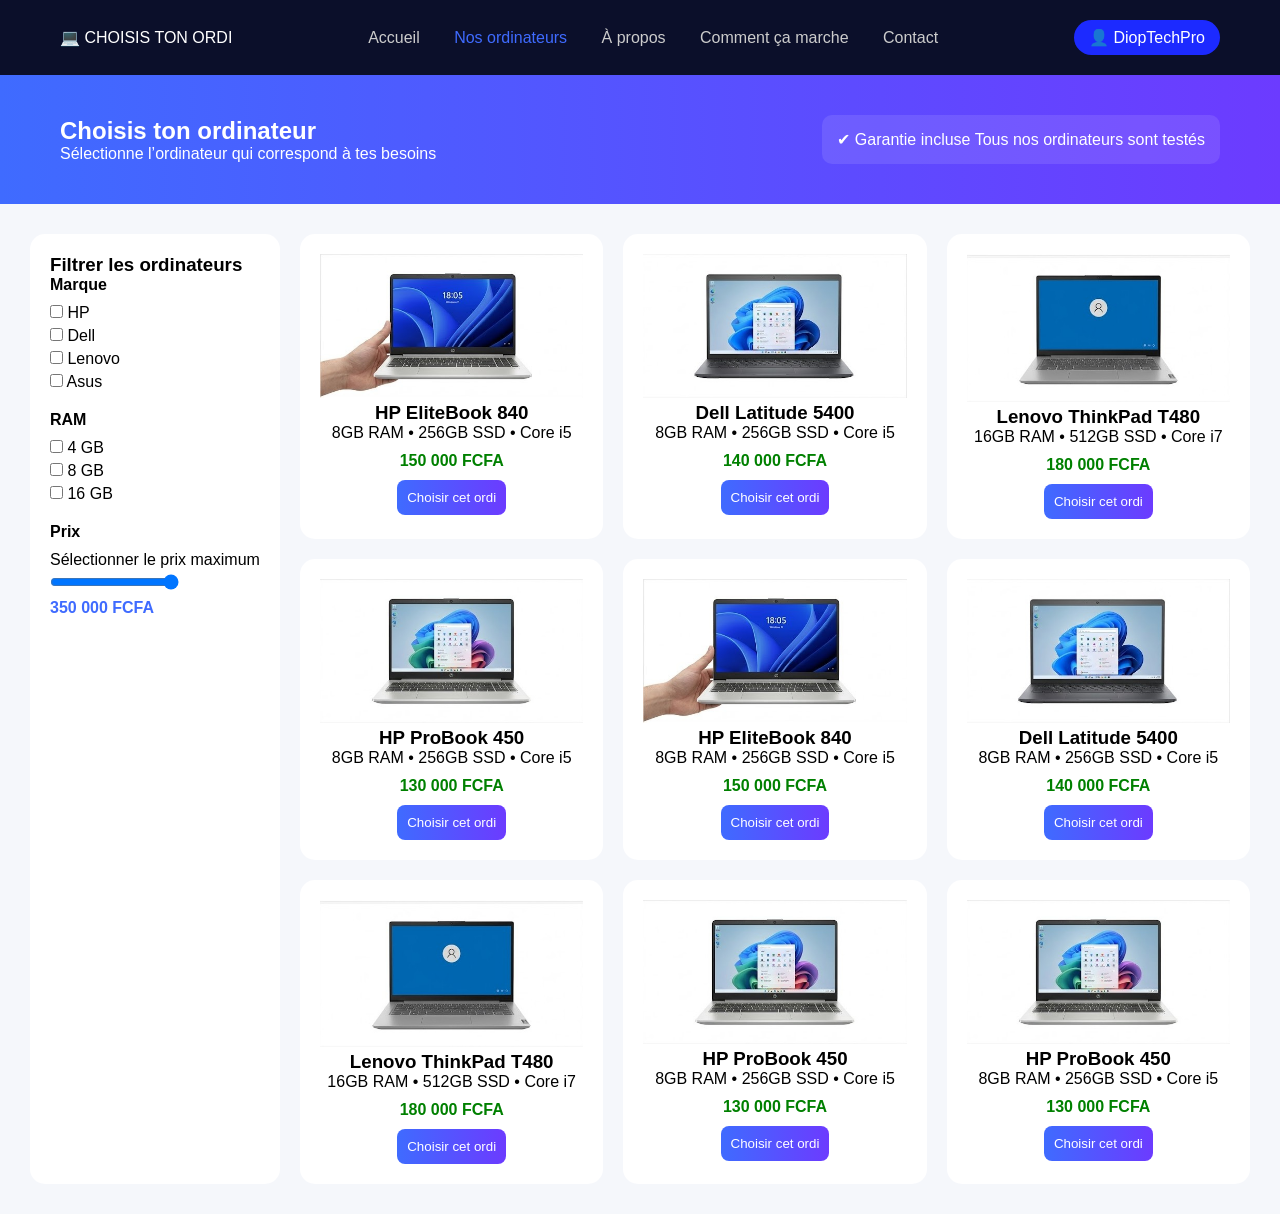
==== choix_ordi.html @ 452b4b3c "Initial commit" ====
<!DOCTYPE html>
<html lang="fr">
<head>
<meta charset="UTF-8">
<meta name="viewport" content="width=device-width, initial-scale=1.0">
<title>Choisir ton ordinateur</title>
<link rel="stylesheet" href="choix.css">
</head>
<body>

<!-- NAVBAR -->
<header class="navbar">
    <div class="logo">💻 CHOISIS TON ORDI</div>

    <nav>
        <a href="#">Accueil</a>
        <a class="active" href="#">Nos ordinateurs</a>
        <a href="#">À propos</a>
        <a href="#">Comment ça marche</a>
        <a href="#">Contact</a>
    </nav>

    <div class="user">👤 DiopTechPro</div>
</header>

<!-- HERO TOP -->
<section class="hero-top">
    <div>
        <h1>Choisis ton ordinateur</h1>
        <p>Sélectionne l’ordinateur qui correspond à tes besoins</p>
    </div>

    <div class="badge">
        ✔ Garantie incluse
        <span>Tous nos ordinateurs sont testés</span>
    </div>
</section>

<!-- CONTENT -->
<div class="container">

    <!-- SIDEBAR -->
    <aside class="sidebar">
        <h3>Filtrer les ordinateurs</h3>

        <div class="filter-group">
            <p>Marque</p>
            <label><input type="checkbox" id="hp-filter" value="HP"> HP</label>
            <label><input type="checkbox" id="dell-filter" value="Dell"> Dell</label>
            <label><input type="checkbox" id="lenovo-filter" value="Lenovo"> Lenovo</label>
            <label><input type="checkbox" id="asus-filter" value="Asus"> Asus</label>
        </div>

        <div class="filter-group">
            <p>RAM</p>
            <label><input type="checkbox" id="ram-4gb" value="4"> 4 GB</label>
            <label><input type="checkbox" id="ram-8gb" value="8"> 8 GB</label>
            <label><input type="checkbox" id="ram-16gb" value="16"> 16 GB</label>
        </div>

        <div class="filter-group">
            <p>Prix</p>
            <label for="prix-range">Sélectionner le prix maximum</label>
            <input type="range" id="prix-range" min="90000" max="350000" value="350000" step="10000">
            <span id="prix-value">350 000 FCFA</span>
        </div>
    </aside>

    <!-- PRODUITS -->
    <main class="products">
        <div class="card hp" data-prix="150000" data-ram="8">
            <img src="images/hp.jpg" alt="HP EliteBook 840">
            <h3>HP EliteBook 840</h3>
            <p>8GB RAM • 256GB SSD • Core i5</p>
            <span>150 000 FCFA</span>
            <button onclick="choisir(this,'HP EliteBook',150000)">Choisir cet ordi</button>
        </div>

        <div class="card dell" data-prix="140000" data-ram="8">
            <img src="images/dell.jpg" alt="Dell Latitude 5400">
            <h3>Dell Latitude 5400</h3>
            <p>8GB RAM • 256GB SSD • Core i5</p>
            <span>140 000 FCFA</span>
            <button onclick="choisir(this,'Dell Latitude',140000)">Choisir cet ordi</button>
        </div>

        <div class="card lenovo" data-prix="180000" data-ram="16">
            <img src="images/lenovo.jpg" alt="Lenovo ThinkPad T480">
            <h3>Lenovo ThinkPad T480</h3>
            <p>16GB RAM • 512GB SSD • Core i7</p>
            <span>180 000 FCFA</span>
            <button onclick="choisir(this,'Lenovo ThinkPad',180000)">Choisir cet ordi</button>
        </div>

        <div class="card hp" data-prix="130000" data-ram="8">
            <img src="images/hp2.jpg" alt="HP ProBook 450">
            <h3>HP ProBook 450</h3>
            <p>8GB RAM • 256GB SSD • Core i5</p>
            <span>130 000 FCFA</span>
            <button onclick="choisir(this,'HP ProBook',130000)">Choisir cet ordi</button>
        </div>

         <div class="card hp" data-prix="150000" data-ram="8">
            <img src="images/hp.jpg" alt="HP EliteBook 840">
            <h3>HP EliteBook 840</h3>
            <p>8GB RAM • 256GB SSD • Core i5</p>
            <span>150 000 FCFA</span>
            <button onclick="choisir(this,'HP EliteBook',150000)">Choisir cet ordi</button>
        </div>

        <div class="card dell" data-prix="140000" data-ram="8">
            <img src="images/dell.jpg" alt="Dell Latitude 5400">
            <h3>Dell Latitude 5400</h3>
            <p>8GB RAM • 256GB SSD • Core i5</p>
            <span>140 000 FCFA</span>
            <button onclick="choisir(this,'Dell Latitude',140000)">Choisir cet ordi</button>
        </div>

        <div class="card lenovo" data-prix="180000" data-ram="16">
            <img src="images/lenovo.jpg" alt="Lenovo ThinkPad T480">
            <h3>Lenovo ThinkPad T480</h3>
            <p>16GB RAM • 512GB SSD • Core i7</p>
            <span>180 000 FCFA</span>
            <button onclick="choisir(this,'Lenovo ThinkPad',180000)">Choisir cet ordi</button>
        </div>

        <div class="card hp" data-prix="130000" data-ram="8">
            <img src="images/hp2.jpg" alt="HP ProBook 450">
            <h3>HP ProBook 450</h3>
            <p>8GB RAM • 256GB SSD • Core i5</p>
            <span>130 000 FCFA</span>
            <button onclick="choisir(this,'HP ProBook',130000)">Choisir cet ordi</button>
        </div>

         <div class="card hp" data-prix="130000" data-ram="8">
            <img src="images/hp2.jpg" alt="HP ProBook 450">
            <h3>HP ProBook 450</h3>
            <p>8GB RAM • 256GB SSD • Core i5</p>
            <span>130 000 FCFA</span>
            <button onclick="choisir(this,'HP ProBook',130000)">Choisir cet ordi</button>
        </div>


    </main>

</div>

<!-- MESSAGE DE SUCCÈS -->
<div id="success-message" class="success-message">
    <div class="success-content">
        <div class="success-icon">✅</div>
        <h3>Ordinateur sélectionné !</h3>
        <p>Préparation de ton récapitulatif...</p>
        <div class="loading-bar">
            <div class="loading-progress"></div>
        </div>
    </div>
</div>

<script>
function choisir(button, nom, prix){
    const card = button.closest('.card');
    const image = card.querySelector('img').src;

    localStorage.setItem("ordi_nom", nom);
    localStorage.setItem("ordi_prix", prix);
    localStorage.setItem("ordi_image", image);

    // Afficher le message de succès
    const successMessage = document.getElementById('success-message');
    successMessage.style.display = 'flex';

    // Animation de la barre de progression
    setTimeout(() => {
        document.querySelector('.loading-progress').style.width = '100%';
    }, 100);

    setTimeout(() => {
        window.location.href = "recap.html";
    }, 2000);
}

// Filtrage des produits
function filtrerProduits() {
    const marquesSelectionnees = [];
    const ramSelectionnee = [];
    
    // Marques sélectionnées
    document.querySelectorAll('.filter-group input[type="checkbox"]:checked').forEach(cb => {
        if (cb.id.includes('ram-')) {
            ramSelectionnee.push(cb.value);
        } else if (cb.id !== 'asus-filter') { // Asus n'a pas de produits
            marquesSelectionnees.push(cb.value.toLowerCase());
        }
    });

    const prixMax = parseInt(document.getElementById('prix-range').value);
    const cartes = document.querySelectorAll('.products .card');

    cartes.forEach(card => {
        const marque = card.classList[1]; // hp, dell, lenovo
        const prix = parseInt(card.dataset.prix);
        const ram = card.dataset.ram;
        
        const afficherMarque = marquesSelectionnees.length === 0 || marquesSelectionnees.includes(marque);
        const afficherPrix = prix <= prixMax;
        const afficherRam = ramSelectionnee.length === 0 || ramSelectionnee.includes(ram);

        if (afficherMarque && afficherPrix && afficherRam) {
            card.style.display = 'block';
        } else {
            card.style.display = 'none';
        }
    });
}

// Écouteurs d'événements
document.addEventListener('DOMContentLoaded', function() {
    // Checkboxes marques
    document.querySelectorAll('.filter-group input[type="checkbox"]').forEach(cb => {
        cb.addEventListener('change', filtrerProduits);
    });

    // Range prix
    const prixRange = document.getElementById('prix-range');
    const prixValue = document.getElementById('prix-value');
    
    prixRange.addEventListener('input', function() {
        const valeur = parseInt(this.value);
        prixValue.textContent = valeur.toLocaleString('fr-FR') + ' FCFA';
        filtrerProduits();
    });
});
</script>

</body>
</html>
---- choix.css ----
*{
    margin:0;
    padding:0;
    box-sizing:border-box;
    font-family: 'Segoe UI', sans-serif;
}

body{
    background:#f5f7fb;
}

/* NAVBAR */
.navbar{
    background:#0b0f2a;
    color:white;
    display:flex;
    justify-content:space-between;
    align-items:center;
    padding:20px 60px;
}

.navbar nav a{
    margin:0 15px;
    color:#ccc;
    text-decoration:none;
}

.navbar nav .active{
    color:#3f6bff;
}

.user{
    background:#1c2aff;
    padding:8px 15px;
    border-radius:20px;
}

/* HERO TOP */
.hero-top{
    background: linear-gradient(90deg,#3f6bff,#6c3bff);
    color:white;
    padding:40px 60px;
    display:flex;
    justify-content:space-between;
    align-items:center;
}

.badge{
    background: rgba(255,255,255,0.1);
    padding:15px;
    border-radius:10px;
}

/* CONTAINER */
.container{
    display:flex;
    padding:30px;
}

/* SIDEBAR */
.sidebar{
    width:250px;
    background:white;
    padding:20px;
    border-radius:15px;
}

.filter-group{
    margin-bottom:20px;
}

.filter-group p{
    font-weight:bold;
    margin-bottom:10px;
}

.filter-group label{
    display:block;
    margin-bottom:5px;
}

#prix-value {
    display: block;
    margin-top: 5px;
    font-weight: bold;
    color: #3f6bff;
}

/* PRODUCTS */
.products{
    flex:1;
    display:grid;
    grid-template-columns: repeat(3,1fr);
    gap:20px;
    margin-left:20px;
}

/* CARD */
.card{
    background:white;
    border-radius:15px;
    padding:20px;
    text-align:center;
    transition:0.3s;
}

.card:hover{
    transform:translateY(-5px);
    box-shadow:0 10px 25px rgba(0,0,0,0.1);
}

.card img{
    width:100%;
}

.card span{
    display:block;
    color:green;
    font-weight:bold;
    margin:10px 0;
}

.card button{
    background: linear-gradient(90deg,#3f6bff,#6c3bff);
    color:white;
    border:none;
    padding:10px;
    border-radius:8px;
    cursor:pointer;
}

/* RESPONSIVE DESIGN */
@media (max-width: 768px) {
    .navbar {
        padding: 20px 20px;
        flex-direction: column;
        gap: 10px;
    }

    .navbar nav {
        display: flex;
        flex-wrap: wrap;
        justify-content: center;
    }

    .hero-top {
        padding: 30px 20px;
        flex-direction: column;
        text-align: center;
        gap: 20px;
    }

    .container {
        flex-direction: column;
        padding: 20px;
    }

    .sidebar {
        width: 100%;
        margin-bottom: 20px;
    }

    .products {
        grid-template-columns: repeat(2, 1fr);
        margin-left: 0;
        gap: 15px;
    }

    .card {
        padding: 15px;
    }
}

@media (max-width: 480px) {
    .navbar {
        padding: 15px 10px;
    }

    .hero-top {
        padding: 20px 15px;
    }

    .container {
        padding: 15px;
    }

    .products {
        grid-template-columns: 1fr;
    }

    .sidebar {
        padding: 15px;
    }
}

/* MESSAGE DE SUCCÈS */
.success-message {
    position: fixed;
    top: 0;
    left: 0;
    width: 100%;
    height: 100%;
    background: rgba(0, 0, 0, 0.8);
    backdrop-filter: blur(10px);
    -webkit-backdrop-filter: blur(10px);
    display: none;
    justify-content: center;
    align-items: center;
    z-index: 1000;
    animation: fadeIn 0.3s ease-out;
}

.success-content {
    background: white;
    padding: 40px;
    border-radius: 20px;
    text-align: center;
    max-width: 400px;
    width: 90%;
    box-shadow: 0 20px 60px rgba(0, 0, 0, 0.3);
    animation: slideUp 0.5s ease-out;
}

.success-icon {
    font-size: 4rem;
    margin-bottom: 20px;
    animation: bounce 0.6s ease-out;
}

.success-content h3 {
    color: #22c55e;
    margin-bottom: 10px;
    font-size: 1.8rem;
}

.success-content p {
    color: #666;
    margin-bottom: 30px;
    font-size: 1.1rem;
}

.loading-bar {
    width: 100%;
    height: 4px;
    background: #e5e7eb;
    border-radius: 2px;
    overflow: hidden;
}

.loading-progress {
    height: 100%;
    background: linear-gradient(90deg, #22c55e, #16a34a);
    width: 0%;
    transition: width 1.8s ease-out;
    border-radius: 2px;
}

@keyframes fadeIn {
    from {
        opacity: 0;
    }
    to {
        opacity: 1;
    }
}

@keyframes slideUp {
    from {
        transform: translateY(50px);
        opacity: 0;
    }
    to {
        transform: translateY(0);
        opacity: 1;
    }
}

@keyframes bounce {
    0%, 20%, 50%, 80%, 100% {
        transform: translateY(0);
    }
    40% {
        transform: translateY(-10px);
    }
    60% {
        transform: translateY(-5px);
    }
}
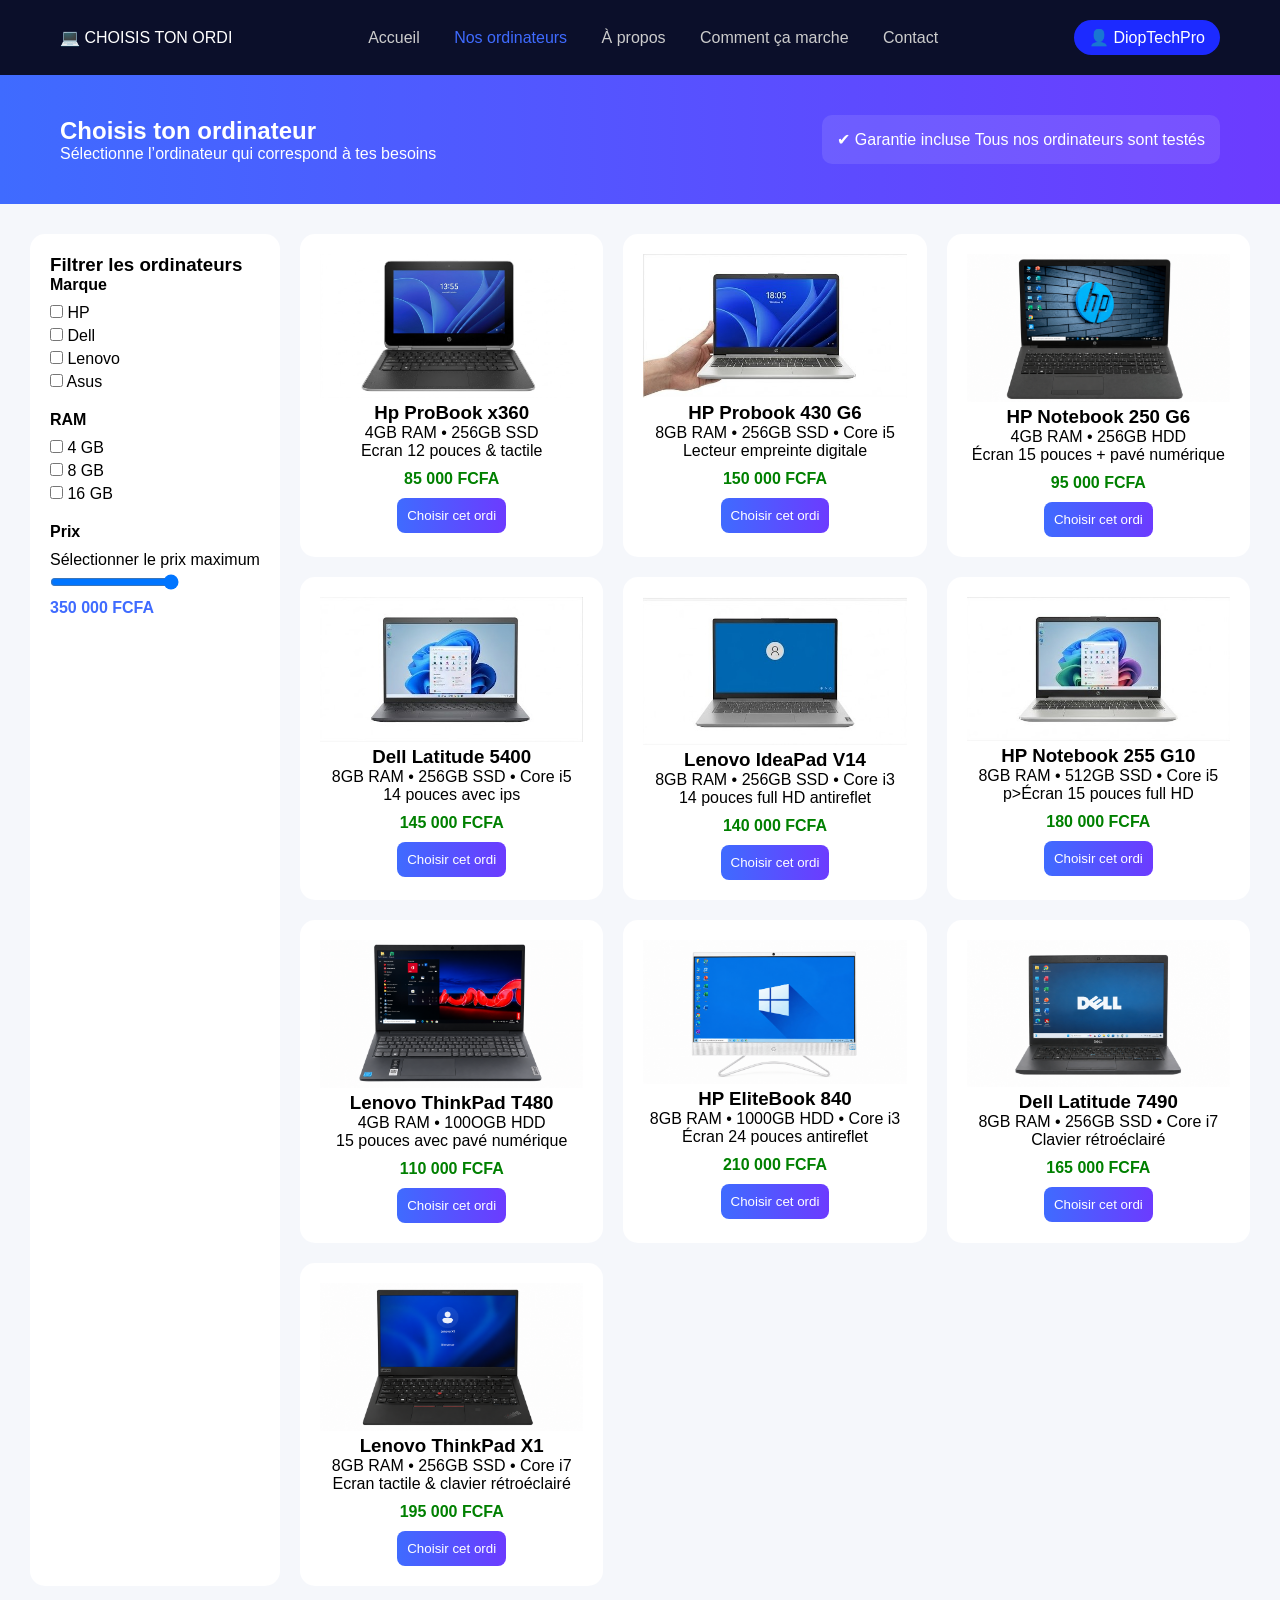
==== commit 7a8bdd8c: "Mise à jour du site - ajout d'images et modifications" ====
--- a/choix_ordi.html
+++ b/choix_ordi.html
@@ -68,77 +68,99 @@
 
     <!-- PRODUITS -->
     <main class="products">
+
+        <div class="card hp" data-prix="85000" data-ram="4">
+            <img src="images/mini.jpg" alt="HP ProBook 450">
+            <h3>Hp ProBook x360</h3>
+            <p>4GB RAM • 256GB SSD </p>
+            <p>Ecran 12 pouces & tactile</p>
+            <span>85 000 FCFA</span>
+            <button onclick="choisir(this,'Lenovo ThinkPad',85000)">Choisir cet ordi</button>
+        </div>
+
         <div class="card hp" data-prix="150000" data-ram="8">
             <img src="images/hp.jpg" alt="HP EliteBook 840">
-            <h3>HP EliteBook 840</h3>
+            <h3>HP Probook 430 G6</h3>
             <p>8GB RAM • 256GB SSD • Core i5</p>
+            <p>Lecteur empreinte digitale</p>
             <span>150 000 FCFA</span>
             <button onclick="choisir(this,'HP EliteBook',150000)">Choisir cet ordi</button>
+        </div>
+
+        <div class="card hp" data-prix="95000" data-ram="8">
+            <img src="images/hp--.png" alt="hp">
+            <h3>HP Notebook 250 G6</h3>
+            <p>4GB RAM • 256GB HDD  </p>
+            <p>Écran 15 pouces + pavé numérique</p>
+            <span>95 000 FCFA</span>
+            <button onclick="choisir(this,'HP ProBook',95000)">Choisir cet ordi</button>
         </div>
 
         <div class="card dell" data-prix="140000" data-ram="8">
             <img src="images/dell.jpg" alt="Dell Latitude 5400">
             <h3>Dell Latitude 5400</h3>
             <p>8GB RAM • 256GB SSD • Core i5</p>
+            <p>14 pouces avec ips</p>
+            <span>145 000 FCFA</span>
+            <button onclick="choisir(this,'Dell Latitude',145000)">Choisir cet ordi</button>
+        </div>
+
+        <div class="card lenovo" data-prix="140000" data-ram="16">
+            <img src="images/lenovo.jpg" alt="Lenovo ThinkPad T480">
+            <h3>Lenovo IdeaPad V14</h3>
+            <p>8GB RAM • 256GB SSD • Core i3</p>
+            <p>14 pouces full HD antireflet</p>
             <span>140 000 FCFA</span>
-            <button onclick="choisir(this,'Dell Latitude',140000)">Choisir cet ordi</button>
-        </div>
-
-        <div class="card lenovo" data-prix="180000" data-ram="16">
-            <img src="images/lenovo.jpg" alt="Lenovo ThinkPad T480">
+            <button onclick="choisir(this,'Lenovo IdeaPad',140000)">Choisir cet ordi</button>
+        </div>
+
+        <div class="card hp" data-prix="180000" data-ram="8">
+            <img src="images/hp2.jpg" alt="HP ProBook 450">
+            <h3>HP Notebook 255 G10</h3>
+            <p>8GB RAM • 512GB SSD • Core i5</p>
+             p>Écran 15 pouces full HD</p>   
+            <span>180 000 FCFA</span>
+            <button onclick="choisir(this,'HP ProBook',180000)">Choisir cet ordi</button>
+        </div>
+
+         <div class="card lenovo" data-prix="110000" data-ram="16">
+            <img src="images/lenovo6.png" alt="Lenovo ThinkPad T480">
             <h3>Lenovo ThinkPad T480</h3>
-            <p>16GB RAM • 512GB SSD • Core i7</p>
-            <span>180 000 FCFA</span>
-            <button onclick="choisir(this,'Lenovo ThinkPad',180000)">Choisir cet ordi</button>
-        </div>
-
-        <div class="card hp" data-prix="130000" data-ram="8">
-            <img src="images/hp2.jpg" alt="HP ProBook 450">
-            <h3>HP ProBook 450</h3>
-            <p>8GB RAM • 256GB SSD • Core i5</p>
-            <span>130 000 FCFA</span>
-            <button onclick="choisir(this,'HP ProBook',130000)">Choisir cet ordi</button>
-        </div>
-
-         <div class="card hp" data-prix="150000" data-ram="8">
-            <img src="images/hp.jpg" alt="HP EliteBook 840">
+            <p>4GB RAM • 100OGB HDD </p>
+            <p>15 pouces avec pavé numérique</p>
+            <span>110 000 FCFA</span>
+            <button onclick="choisir(this,'Lenovo ThinkPad',110000)">Choisir cet ordi</button>
+        </div>
+
+         <div class="card hp" data-prix="210000" data-ram="8">
+            <img src="images/ALL IN ONE.png" alt="ALLiN ONE HP 24-df0002nf">
             <h3>HP EliteBook 840</h3>
-            <p>8GB RAM • 256GB SSD • Core i5</p>
-            <span>150 000 FCFA</span>
-            <button onclick="choisir(this,'HP EliteBook',150000)">Choisir cet ordi</button>
-        </div>
-
-        <div class="card dell" data-prix="140000" data-ram="8">
-            <img src="images/dell.jpg" alt="Dell Latitude 5400">
-            <h3>Dell Latitude 5400</h3>
-            <p>8GB RAM • 256GB SSD • Core i5</p>
-            <span>140 000 FCFA</span>
-            <button onclick="choisir(this,'Dell Latitude',140000)">Choisir cet ordi</button>
-        </div>
-
-        <div class="card lenovo" data-prix="180000" data-ram="16">
-            <img src="images/lenovo.jpg" alt="Lenovo ThinkPad T480">
-            <h3>Lenovo ThinkPad T480</h3>
-            <p>16GB RAM • 512GB SSD • Core i7</p>
-            <span>180 000 FCFA</span>
-            <button onclick="choisir(this,'Lenovo ThinkPad',180000)">Choisir cet ordi</button>
-        </div>
-
-        <div class="card hp" data-prix="130000" data-ram="8">
-            <img src="images/hp2.jpg" alt="HP ProBook 450">
-            <h3>HP ProBook 450</h3>
-            <p>8GB RAM • 256GB SSD • Core i5</p>
-            <span>130 000 FCFA</span>
-            <button onclick="choisir(this,'HP ProBook',130000)">Choisir cet ordi</button>
-        </div>
-
-         <div class="card hp" data-prix="130000" data-ram="8">
-            <img src="images/hp2.jpg" alt="HP ProBook 450">
-            <h3>HP ProBook 450</h3>
-            <p>8GB RAM • 256GB SSD • Core i5</p>
-            <span>130 000 FCFA</span>
-            <button onclick="choisir(this,'HP ProBook',130000)">Choisir cet ordi</button>
-        </div>
+            <p>8GB RAM • 1000GB HDD • Core i3</p>
+            <p>Écran 24 pouces antireflet</p>
+            <span>210 000 FCFA</span>
+            <button onclick="choisir(this,'HP EliteBook',210000)">Choisir cet ordi</button>
+        </div>
+
+        <div class="card dell" data-prix="165000" data-ram="8">
+            <img src="images/dell.png" alt="Dell Latitude 5400">
+            <h3>Dell Latitude 7490</h3>
+            <p>8GB RAM • 256GB SSD • Core i7</p>
+            <p>Clavier rétroéclairé</p>
+            <span>165 000 FCFA</span>
+            <button onclick="choisir(this,'Dell Latitude',165000)">Choisir cet ordi</button>
+        </div>
+
+
+         <div class="card hp" data-prix="195000" data-ram="8">
+            <img src="images/lenovo thinkpad.png" alt="HP ProBook 450">
+            <h3>Lenovo ThinkPad X1</h3>
+            <p>8GB RAM • 256GB SSD • Core i7</p>
+            <p>Ecran tactile & clavier rétroéclairé</p>
+            <span>195 000 FCFA</span>
+            <button onclick="choisir(this,'Lenovo ThinkPad',195000)">Choisir cet ordi</button>
+        </div>
+
+         
 
 
     </main>
